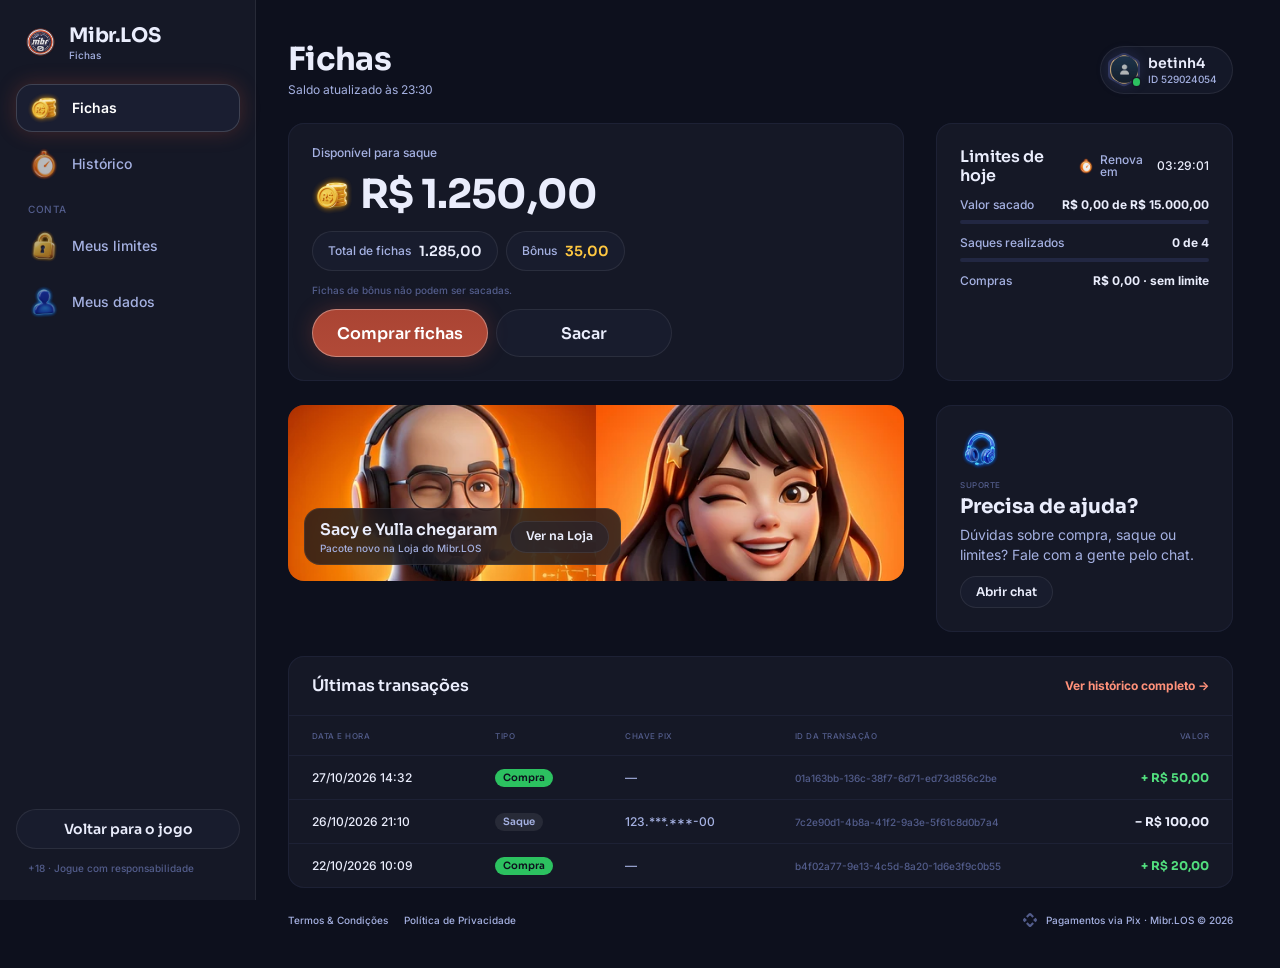
==== fichas/index.html @ 1e1b1706 "Mibr.LOS · protótipo navegável gerado a partir do EstrelaGames (cores e neutros da marca, selo, vers" ====
<!doctype html>
<html lang="pt-BR">
<head>
<meta charset="utf-8">
<meta name="viewport" content="width=device-width, initial-scale=1, viewport-fit=cover">
<meta name="robots" content="noindex, nofollow">
<meta name="theme-color" content="#0d101d">
<title>Fichas · Mibr.LOS</title>
<link rel="icon" href="../assets/ui/logo_icon.webp">
<link rel="preconnect" href="https://fonts.googleapis.com">
<link rel="preconnect" href="https://fonts.gstatic.com" crossorigin>
<link rel="stylesheet" href="https://fonts.googleapis.com/css2?family=Inter:wght@400;500;600;700&family=Sora:wght@600;700;800&display=swap">
<link rel="stylesheet" href="../css/tokens.css?v=20261027h">
<link rel="stylesheet" href="../css/ui.css?v=20261027h">
<link rel="stylesheet" href="fichas.css?v=20261027h">
</head>
<body>
<svg width="0" height="0" style="position:absolute" aria-hidden="true">
  <defs><clipPath id="hexclip" clipPathUnits="objectBoundingBox"><path id="hexpath" d=""/></clipPath></defs>
  <symbol id="i-chev-l-light" viewBox="0 0 320 512"><path d="M20.7 267.3c-6.2-6.2-6.2-16.4 0-22.6l192-192c6.2-6.2 16.4-6.2 22.6 0s6.2 16.4 0 22.6L54.6 256 235.3 436.7c6.2 6.2 6.2 16.4 0 22.6s-16.4 6.2-22.6 0l-192-192z"/></symbol>
  <symbol id="i-x" viewBox="0 0 384 512"><path d="M324.5 411.1c6.2 6.2 16.4 6.2 22.6 0s6.2-16.4 0-22.6L214.6 256 347.1 123.5c6.2-6.2 6.2-16.4 0-22.6s-16.4-6.2-22.6 0L192 233.4 59.5 100.9c-6.2-6.2-16.4-6.2-22.6 0s-6.2 16.4 0 22.6L169.4 256 36.9 388.5c-6.2 6.2-6.2 16.4 0 22.6s16.4 6.2 22.6 0L192 278.6 324.5 411.1z"/></symbol>
  <symbol id="i-check" viewBox="0 0 448 512"><path d="M438.6 105.4c12.5 12.5 12.5 32.8 0 45.3l-256 256c-12.5 12.5-32.8 12.5-45.3 0l-128-128c-12.5-12.5-12.5-32.8 0-45.3s32.8-12.5 45.3 0L160 338.7 393.4 105.4c12.5-12.5 32.8-12.5 45.3 0z"/></symbol>
  <symbol id="i-copy" viewBox="0 0 448 512"><path d="M208 0H332.1c12.7 0 24.9 5.1 33.9 14.1l67.9 67.9c9 9 14.1 21.2 14.1 33.9V336c0 26.5-21.5 48-48 48H208c-26.5 0-48-21.5-48-48V48c0-26.5 21.5-48 48-48zM48 128h80v64H64V448H256V416h64v48c0 26.5-21.5 48-48 48H48c-26.5 0-48-21.5-48-48V176c0-26.5 21.5-48 48-48z"/></symbol>
  <symbol id="i-pix" viewBox="0 0 24 24"><path d="M6.1 6.3 10.1 2.3a2.7 2.7 0 0 1 3.8 0l4 4-2.3 2.3-2.9-2.9a1 1 0 0 0-1.4 0L8.4 8.6 6.1 6.3zm11.8 11.4-4 4a2.7 2.7 0 0 1-3.8 0l-4-4 2.3-2.3 2.9 2.9a1 1 0 0 0 1.4 0l2.9-2.9 2.3 2.3zM2.3 10.1l1.6-1.6L7.4 12l-3.5 3.5-1.6-1.6a2.7 2.7 0 0 1 0-3.8zm19.4 0a2.7 2.7 0 0 1 0 3.8l-1.6 1.6-3.5-3.5 3.5-3.5 1.6 1.6z"/></symbol>
</svg>

<div class="fx">
  <aside class="side" id="side" aria-label="Menu"></aside>
  <div class="main">
    <header class="mtop" id="mtop"></header>
    <main class="page" id="page"></main>
    <footer class="foot" id="foot"></footer>
  </div>
</div>
<div class="veil" id="veil" hidden><section class="drawer" id="drawer" role="dialog" aria-modal="true"></section></div>
<div class="toast" id="toast"><span class="hint-pill" id="toastTxt"></span></div>

<script src="fichas.js?v=20261027h"></script>
</body>
</html>
---- css/tokens.css ----
/* Mibr.LOS · tokens do DS EstrelaGames (Rjx31bgpOt4m1U8DVKyWtd · modo Mibr.LOS), valores resolvidos 1:1 */
:root{
  color-scheme: dark;
  /* background */
  --bg-default:#0d101d; --bg-subtle:#151826; --bg-strong:#1d2135; --bg-raised:#222742; --bg-inset:#010101; --bg-highlight:#ffffff14; --bg-chrome:#151826; --bg-divider:#222742; --bg-band:#00000052;
  --bga-default-50:#0d101d80; --bga-default-75:#0d101dbf; --bga-subtle-50:#15182680; --bga-subtle-75:#151826bf;
  --bga-strong-25:#1d213540; --bga-strong-50:#1d213580; --bga-strong-75:#1d2135bf;
  --bga-secondary-16:#ff917a29; --bga-secondary-32:#ff917a52; --bga-accent-12:#ffc8411f;
  /* border */
  --border-muted:#ffffff14; --border-default:#1d2135; --border-strong:#2f365d; --border-focus:#aa4433;
  --border-hl-top:#ffffff29; --border-gold-top:#fdd3cae5; --border-gold-bottom:#aa44335c;
  /* text */
  --text-default:#eaedfc; --text-muted:#a5b1e2; --text-link:#ff917a; --text-subtle:#535d8c; --text-disabled:#3b4370;
  --text-brand:#ff917a; --text-success:#52de7e; --text-error:#ff6b6e; --text-prize:#ffc841;
  --text-on-color:#ffffff; --text-on-color-muted:#ffffffd9; --text-on-color-subtle:#ffffffb2; --text-on-light:#0d101d;
  /* system */
  --sys-info:#d0361d; --sys-success:#2cc160; --sys-success-strong:#8cf0a9; --sys-warning:#ffbe2e; --sys-error:#ef4452;
  --sysa-success-25:#2cc16040; --sysa-error-25:#ef445240; --sysa-info-25:#3b74f540;
  --notification-error:#ef4452;
  /* effects */
  --hl-subtle:#ffffff29; --hl:#ffffff52; --hl-strong:#ffffff7a;
  --shadow-faint:#0000001f; --shadow-subtle:#0000003d; --shadow:#00000066; --shadow-strong:#00000080;
  --glow-info:#aa443352; --glow-accent:#ffbe2e52; --glow-success:#52de7ea3; --glow-gold:#ff917a52; --glow-blue:#ff917a; --glow-red:#ff6b6e;
  /* surfaces */
  --surface-card-top:#151826; --surface-card-bottom:#0d101d; --surface-elevated-top:#222742; --surface-elevated-bottom:#151826;
  /* buttons */
  --btn-primary-top:#aa4433; --btn-primary-bg:#b14a38; --btn-secondary-border:#d0361d;
  --btn-disabled-top:#222742; --btn-disabled-bg:#222742; --btn-disabled-text:#3b4370;
  /* tabs */
  --tab-default-text:#a5b1e2; --tab-container:#1d2135; --input-border:#1d2135;
  --tab-padrao:#aa4433; --tab-padrao-tint:#aa44333d; --tab-rosa:#e93d82; --tab-rosa-tint:#e93d823d;
  /* games */
  --game-truco:#e5484d; --game-paulista:#3b74f5; --game-cacheta:#8752f2; --game-tranca:#2cc160; --game-buraco:#1f9a4a;
  --game-poker:#0fa968; --game-sinuca:#2fa35a; --game-todos:#d0361d; --game-domino:#14b8a6; --game-dama:#f76b15; --game-xadrez:#5b6cff;
  --game-paulista-tint:#3b74f53d; --game-truco-tint:#e5484d3d; --game-cacheta-tint:#8752f23d; --game-buraco-tint:#1f9a4a3d;
  /* crew */
  --crew-engenheiro:#4fb3ff; --crew-comandante:#f5c542; --crew-piloto:#ff5a36; --crew-navegador:#e86bff; --crew-explorador:#4dffb8;
  --crew-bar:#ff9f43; --crew-reis:#34d399; --crew-nobru:#3d8bff; --crew-inhui:#ff4fb0;
  /* stake / table */
  --stake-padrao-top:#70281b; --stake-padrao-bottom:#39150f; --stake-iniciante-top:#1f9a4a; --stake-iniciante-bottom:#1f502c;
  --table-card-top:#1f5a4a; --table-card-bottom:#0f2e2a; --table-stake:#ffc841;
  --plus-bg:#52de7e; --plus-icon:#0d101d;
  /* cards */
  --card-face:#ffffff; --card-border:#9ea2a4; --suit-red:#c72c3d; --suit-black:#141922; --back-top:#89382a; --back-bottom:#4f130a;
  /* seat timer */
  --seat-timer-track:#ffffff1f; --seat-timer:#d0361d;
  /* type */
  --f-display:"Sora", "Inter", system-ui, sans-serif;
  --f-ui:"Inter", system-ui, -apple-system, sans-serif;
  --f-call:"Industry", "Sora", sans-serif;
  /* marca · Mibr.LOS (sobrescreve) */
  --back-top:#70281b; --back-bottom:#151826; --btn-primary-text:#ffffff; --crew-nobru:#D0361D; --crew-inhui:#D0361D; --crew-yulla:#FF917A;
}
/* estilos de texto do DS */
.t-d3xl{font:700 64px/1.2 var(--f-display);letter-spacing:-.02em}
.t-d2xl{font:700 48px/1.2 var(--f-display);letter-spacing:-.02em}
.t-dxl{font:700 40px/1.2 var(--f-display);letter-spacing:-.02em}
.t-dl{font:700 32px/1.2 var(--f-display);letter-spacing:-.02em}
.t-dm{font:700 24px/1.2 var(--f-display);letter-spacing:-.01em}
.t-ds{font:700 20px/1.2 var(--f-display);letter-spacing:-.01em}
.t-dxs{font:600 16px/1.2 var(--f-display)}
.t-d2xs{font:600 14px/1.2 var(--f-display)}
.t-d3xs{font:600 12px/1.2 var(--f-display)}
.t-hm{font:700 20px/1.2 var(--f-ui)}
.t-ll{font:500 16px/1 var(--f-ui)} .t-lm{font:500 14px/1 var(--f-ui)} .t-ls{font:500 12px/1 var(--f-ui)} .t-lxs{font:500 10px/1 var(--f-ui)} .t-l2xs{font:500 8px/1 var(--f-ui)}
.t-link{font:700 12px/1.5 var(--f-ui)}
.t-p2xl{font:400 20px/1.5 var(--f-ui)} .t-pm{font:400 14px/1.5 var(--f-ui)} .t-ps{font:400 12px/1.5 var(--f-ui)}
---- css/ui.css ----
/* EstrelaGames · base + componentes do DS (Apple Gamer Style · Glass). Medidas 1:1 com o Figma (frame 375). */
*{box-sizing:border-box}
html,body{height:100%;margin:0}
body{background:#05080c;color:var(--text-default);font-family:var(--f-ui);-webkit-font-smoothing:antialiased;overflow:hidden;-webkit-text-size-adjust:100%}
button{font:inherit;color:inherit;border:0;background:none;padding:0;margin:0;cursor:pointer;-webkit-tap-highlight-color:transparent;text-align:inherit}
button:focus-visible,[role="button"]:focus-visible{outline:2px solid var(--border-focus);outline-offset:2px}
/* cards clicáveis são div[role=button]: o WebKit (iPhone) não estica os filhos de um <button> com flex */
[role="button"]{cursor:pointer;-webkit-tap-highlight-color:transparent;-webkit-user-select:none;user-select:none;outline:0}
input{font:inherit;color:inherit;border:0;background:none;outline:0;padding:0;margin:0;min-width:0}
img,video{display:block;max-width:100%;user-select:none;-webkit-user-drag:none}
svg{display:block}
[hidden]{display:none!important}
.ic{flex:none;object-fit:contain;pointer-events:none}

/* ---------- aparelho ---------- */
.stage-wrap{position:fixed;inset:0;display:flex;align-items:center;justify-content:center}
.phone{position:relative;width:375px;height:812px;background:var(--bg-subtle);overflow:hidden;border-radius:48px;box-shadow:0 0 0 10px #0c1016,0 0 0 11px #2a3340,0 40px 80px rgba(0,0,0,.6);transform-origin:center;display:flex;flex-direction:column}
.status{position:relative;flex:none;height:44px;display:flex;align-items:center;justify-content:space-between;padding:0 26px 0 32px;font:600 15px/1 var(--f-ui);background:var(--bg-subtle);z-index:60;pointer-events:none}
.status .island{position:absolute;left:50%;top:10px;width:118px;height:32px;margin-left:-59px;border-radius:20px;background:#000}
.status .icons{display:flex;gap:6px;align-items:center}
.app{position:relative;flex:1;min-height:0;overflow:hidden}
@media (max-width:520px){
  .phone{width:100vw;height:100vh;height:100dvh;border-radius:0;box-shadow:none;transform:none!important}
  .status{display:none}
  .app{padding-top:env(safe-area-inset-top,0px)}
}
.scr{position:absolute;inset:0;display:flex;flex-direction:column;background:var(--bg-subtle);overflow:hidden}
.app>.scr{top:env(safe-area-inset-top,0px)}
@media (min-width:521px){.app>.scr{top:0}}
.scroll{flex:1;min-height:0;overflow-y:auto;overflow-x:hidden;-webkit-overflow-scrolling:touch;scrollbar-width:none;overscroll-behavior:contain}
.scroll::-webkit-scrollbar,.hscroll::-webkit-scrollbar{display:none}
/* linha com rolagem lateral: sem clip, sangra até a borda da tela (regra Oct 26) */
.hscroll{display:flex;overflow-x:auto;overflow-y:visible;scrollbar-width:none;margin:0 -8px;padding:0 8px;scroll-padding:0 8px;-webkit-overflow-scrolling:touch}

/* ---------- ícones 3D ---------- */
.i16{width:16px;height:16px}.i20{width:20px;height:20px}.i24{width:24px;height:24px}.i28{width:28px;height:28px}.i32{width:32px;height:32px}.i36{width:36px;height:36px}.i40{width:40px;height:40px}.i48{width:48px;height:48px}

/* ---------- header-game (Mobile · Glass) ---------- */
.hdr{position:relative;flex:none;height:64px;display:flex;align-items:center;gap:4px;padding:8px 12px;background:var(--bg-subtle);overflow:hidden;z-index:20}
.hdr::before{content:"";position:absolute;left:48px;top:-70px;width:280px;height:140px;border-radius:50%;background:var(--glow-blue);filter:blur(60px);opacity:.15;pointer-events:none}
.hdr .side{position:relative;flex:1;min-width:0;display:flex;align-items:center;gap:4px}
.hdr .logo{width:24px;height:36px;display:grid;place-items:center;flex:none}
.hdr .logo img{width:25px;height:24px}
.cpill{flex:1;min-width:0;height:34px;display:flex;align-items:center;gap:2px;padding:4px;border-radius:999px;background:linear-gradient(90deg,#52de7e1a,#1d213506),var(--bga-strong-50);box-shadow:inset 0 0 0 1px var(--border-muted);overflow:hidden}
.cpill.bonus{padding:4px 8px 4px 4px;background:linear-gradient(90deg,#1d213506,#ffc8411a),var(--bga-strong-50)}
.cpill .ic{width:24px;height:24px}
.cpill .t{flex:1;min-width:0;display:flex;flex-direction:column;gap:2px;text-align:left}
.cpill .t small{font:500 8px/1 var(--f-ui);color:var(--text-muted)}
.cpill .t b{font:700 12px/10px var(--f-ui);color:var(--text-default);white-space:nowrap;overflow:hidden;text-overflow:ellipsis}
.cpill.bonus .t b{color:var(--text-prize)}
.cpill .plus{width:20px;height:20px;border-radius:10px;background:var(--plus-bg);display:grid;place-items:center;flex:none}
.cpill .plus svg{width:12px;height:12px;fill:var(--plus-icon)}
.hbell{position:relative;width:36px;height:36px;border-radius:18px;background:var(--bga-strong-50);box-shadow:inset 0 0 0 1px var(--border-muted);display:grid;place-items:center;flex:none}
.hbell .ic{width:28px;height:28px}
.hbell i{position:absolute;left:28px;top:0;width:8px;height:8px;border-radius:50%;background:var(--notification-error)}
.hbell i[hidden]{display:none}

/* ---------- header-avatar (hexágono com borda da tripulação) ---------- */
.hav{position:relative;display:inline-block;flex:none;width:var(--w,44px);height:var(--h,48px)}
.hav .gl{position:absolute;left:-4.5%;top:0;width:109%;aspect-ratio:1;border-radius:50%;background:var(--cc);filter:blur(calc(var(--w,44px) * .16));opacity:.45;pointer-events:none}
.hav .hx{position:absolute;inset:0;-webkit-clip-path:url(#hexclip);clip-path:url(#hexclip);background:var(--cc)}
.hav .hx img{position:absolute;inset:2px;width:calc(100% - 4px);height:calc(100% - 4px);object-fit:cover;object-position:center top;-webkit-clip-path:url(#hexclip);clip-path:url(#hexclip);background:var(--bg-raised)}
.hav .on{position:absolute;left:77%;top:75%;width:23%;aspect-ratio:1;border-radius:50%;background:var(--sys-success);box-shadow:0 0 0 1.5px var(--bg-subtle)}
.hav.xs{--w:24px;--h:26px}.hav.s{--w:32px;--h:35px}.hav.m{--w:44px;--h:48px}.hav.l{--w:56px;--h:60px}
.hav.xs .hx img,.hav.s .hx img{inset:1.5px;width:calc(100% - 3px);height:calc(100% - 3px)}
.hav.empty{height:var(--w)}
.hav.empty .av0{position:absolute;inset:4.5%;width:91%;height:91%}
.hav.empty .add{position:absolute;left:63.6%;top:63.6%;width:27.3%;height:27.3%;border-radius:50%;background:var(--plus-bg);box-shadow:0 0 0 1.2px var(--bg-subtle);display:grid;place-items:center}
.hav.empty .add svg{width:58%;height:58%;fill:var(--plus-icon)}

/* ---------- avatar circular (avatar-estrela-games) ---------- */
.av{position:relative;display:inline-block;vertical-align:middle;flex:none;width:var(--s,48px);height:var(--s,48px);border-radius:50%;background:linear-gradient(180deg,var(--surface-elevated-top),var(--surface-elevated-bottom));box-shadow:inset 0 0 0 var(--bw,2px) #ffffff29}
.av img{position:absolute;inset:var(--bw,2px);width:calc(100% - 2*var(--bw,2px));height:calc(100% - 2*var(--bw,2px));border-radius:50%;object-fit:cover;object-position:center top}
.av.s{--s:32px;--bw:1px}.av.m{--s:48px;--bw:2px}.av.l{--s:80px;--bw:3px}.av.xl{--s:120px;--bw:4px}
.av .lvl{position:absolute;left:50%;bottom:-4px;transform:translateX(-50%);padding:1px 6px;border-radius:999px;background:var(--bg-raised);box-shadow:0 0 0 2px var(--bg-default);font:600 12px/14px var(--f-display);white-space:nowrap}
.av.empty .ph{position:absolute;inset:25%;width:50%;height:50%;fill:#ffffff52}
.av .addb{position:absolute;left:63.3%;top:63.3%;width:36.7%;height:36.7%;border-radius:50%;background:var(--plus-bg);display:grid;place-items:center;box-shadow:0 0 0 3px var(--bg-subtle)}
.av .addb svg{width:50%;height:50%;fill:#fff}

/* ---------- navbar-glass ---------- */
.nav{position:absolute;left:16px;right:16px;bottom:calc(12px + env(safe-area-inset-bottom,0px));height:64px;display:flex;align-items:stretch;padding:4px;border-radius:24px;background:var(--bga-strong-75);box-shadow:inset 0 0 0 1px var(--border-muted);-webkit-backdrop-filter:blur(24px);backdrop-filter:blur(24px);z-index:30}
.nav>button{position:relative;flex:1;min-width:0;display:flex;flex-direction:column;align-items:center;justify-content:center;border-radius:20px}
.nav>button .ic{width:32px;height:32px;opacity:.75}
.nav>button>span{font:500 10px/1 var(--f-ui);color:var(--text-subtle);white-space:nowrap}
.nav>button.on{flex:none;width:104px;justify-content:flex-end;gap:2px;padding-bottom:6px;background:var(--bga-secondary-16);box-shadow:inset 0 0 0 1px var(--hl-subtle),0 0 20px var(--glow-info)}
.nav>button.on .ic{position:absolute;left:28px;top:-14px;width:48px;height:48px;opacity:1}
.nav>button.on .lr{width:100%;display:flex;align-items:center;justify-content:space-between;padding:0 8px}
.nav>button.on .lr span{font:500 10px/1 var(--f-ui);color:var(--text-on-color)}
.nav .lr i{width:16px;height:16px;display:grid;place-items:center}
.nav .lr svg{width:10px;height:16px;fill:var(--text-on-color)}

/* ---------- game-block ---------- */
.gb{position:relative;flex:none;width:72px;height:64px;border-radius:16px;display:flex;flex-direction:column;align-items:center;justify-content:center;padding:4px 0;background:var(--tab-container);box-shadow:inset 0 0 0 1px var(--hl);font:500 10px/1 var(--f-ui);color:var(--text-on-color);white-space:nowrap}
.gb .ic{width:40px;height:40px}
.gb.on{justify-content:flex-end;padding:0 0 6px;background:var(--gc);box-shadow:0 4px 12px var(--gs,transparent)}
.gb.on .ic{position:absolute;left:50%;top:-12px;width:60px;height:60px;margin-left:-30px}
.gb .lk{position:absolute;right:4px;top:4px;width:14px;height:14px;opacity:.8}
.gb.on .lk{display:none}
.games-row{gap:8px;padding-top:12px;margin-top:-12px}
.games-row .gb{width:72px}

/* ---------- tabs ---------- */
.tabs{display:flex;gap:2px;height:44px;padding:4px;border-radius:12px;background:var(--bg-raised);box-shadow:inset 0 0 0 1px var(--input-border)}
.tabs>button{position:relative;flex:1;min-width:0;height:34px;border-radius:8px;display:flex;align-items:center;justify-content:center;padding:8px 16px;font:500 12px/1 var(--f-ui);color:var(--tab-default-text);white-space:nowrap}
.tabs>button.on{background:var(--tc-tint);font:700 12px/18px var(--f-ui);color:var(--text-default)}
.tabs>button.on::after{content:"";position:absolute;left:50%;bottom:0;width:24px;height:3px;margin-left:-12px;border-radius:2px;background:var(--tc);box-shadow:0 0 8px var(--tc)}
.tabs>button .lk{font:500 9px/1 var(--f-ui);margin-left:4px;opacity:.7}
.tabs{--tc:var(--tab-padrao);--tc-tint:var(--tab-padrao-tint)}
.tabs.t-azul{--tc:var(--game-paulista);--tc-tint:var(--game-paulista-tint)}
.tabs.t-vermelha{--tc:var(--game-truco);--tc-tint:var(--game-truco-tint)}
.tabs.t-roxa{--tc:var(--game-cacheta);--tc-tint:var(--game-cacheta-tint)}
.tabs.t-verde{--tc:var(--game-buraco);--tc-tint:var(--game-buraco-tint)}
.tabs.t-rosa{--tc:var(--tab-rosa);--tc-tint:var(--tab-rosa-tint)}

/* ---------- button-glass ---------- */
.btn{display:inline-flex;align-items:center;justify-content:center;gap:8px;white-space:nowrap;transition:transform .12s,filter .12s;flex:none}
.btn:active{transform:scale(.97)}
.btn.l{height:48px;padding:0 24px;border-radius:24px;font:600 16px/1.2 var(--f-display)}
.btn.m{height:40px;padding:0 20px;border-radius:20px;font:600 14px/1.2 var(--f-display)}
.btn.s{height:32px;padding:0 16px;border-radius:16px;font:600 12px/1.2 var(--f-display)}
.btn.xl{height:56px;padding:0 24px;border-radius:28px;font:600 16px/1.2 var(--f-display)}
.btn.m44{height:44px;border-radius:22px}
.btn.pri{background:linear-gradient(180deg,var(--btn-primary-top),var(--btn-primary-bg));box-shadow:inset 0 0 0 1px var(--hl),0 0 20px var(--glow-info);color:var(--btn-primary-text)}
.btn.sec{background:var(--bga-strong-50);box-shadow:inset 0 0 0 1px var(--border-muted);color:var(--text-default)}
.btn:disabled,.btn.dis{background:var(--btn-disabled-bg);box-shadow:none;color:var(--btn-disabled-text);pointer-events:none}
.btn.danger-txt{background:none;box-shadow:none;color:var(--text-error);font:500 14px/1 var(--f-ui)}
.btn.fill{flex:1;min-width:0}
.btn.wide{width:100%}
.btn .ic{width:20px;height:20px}

/* ---------- button-icon ---------- */
.bicon{width:40px;height:40px;border-radius:20px;display:grid;place-items:center;flex:none;background:var(--bga-strong-50);box-shadow:inset 0 0 0 1px var(--border-muted)}
.bicon .ic{width:24px;height:24px}
.bicon.s{width:32px;height:32px;border-radius:16px}.bicon.s .ic{width:20px;height:20px}
.bicon svg{width:14px;height:14px;fill:var(--text-default)}
.bicon.s28{width:28px;height:28px;border-radius:14px}.bicon.s28 svg{width:16px;height:16px}

/* ---------- tag ---------- */
.tag{display:inline-flex;align-items:center;gap:4px;padding:2px 8px;border-radius:999px;font:600 12px/14px var(--f-display);white-space:nowrap;flex:none}
.tag.neutral{background:#ffffff14;color:var(--text-muted)}
.tag.gold{background:#ff917a29;color:var(--text-brand);box-shadow:inset 0 0 0 1px #fdd3ca8c}
.tag.success{background:var(--sys-success);color:var(--bg-default)}
.tag.danger{background:var(--sys-error);color:var(--text-default)}
.tag.info{background:var(--sys-info);color:var(--text-default)}
.tag.live{background:var(--sys-error);color:var(--text-default)}
.tag.beginner{background:var(--game-buraco);color:var(--text-default)}

/* ---------- section-title ---------- */
.stitle{display:flex;align-items:center;justify-content:space-between;gap:16px}
.stitle .tx{flex:1;min-width:0;display:flex;flex-direction:column;gap:2px}
.stitle b{font:700 20px/1.2 var(--f-display);letter-spacing:-.01em}
.stitle small{font:500 12px/1 var(--f-ui);color:var(--text-muted)}
.trow{display:flex;align-items:center;justify-content:space-between;gap:8px}
.trow b{font:600 14px/1.2 var(--f-display)}
.trow small{font:500 10px/1 var(--f-ui);color:var(--text-subtle)}

/* ---------- page-top ---------- */
.ptop{flex:none;display:flex;align-items:center;justify-content:space-between;gap:8px;padding:8px;min-height:45px}
.ptop .l{display:flex;align-items:center;gap:8px;min-width:0}
.ptop .back{width:28px;height:28px;border-radius:14px;display:grid;place-items:center;background:var(--bga-strong-50);box-shadow:inset 0 0 0 1px var(--border-muted);flex:none}
.ptop .back svg{width:10px;height:16px;fill:var(--text-default)}
.ptop .tx{display:flex;flex-direction:column;min-width:0}
.ptop .tx b{font:600 16px/1.2 var(--f-display);white-space:nowrap;overflow:hidden;text-overflow:ellipsis}
.ptop .tx small{display:flex;align-items:center;gap:4px;font:500 10px/1 var(--f-ui);color:var(--text-muted)}
.ptop .tx small i{width:6px;height:6px;border-radius:50%;background:var(--sys-success)}

/* ---------- input-search / input ---------- */
.search{display:flex;align-items:center;gap:8px;height:40px;padding:0 16px 0 12px;border-radius:20px;background:var(--bga-strong-50);box-shadow:inset 0 0 0 1px var(--border-muted)}
.search svg{width:16px;height:16px;fill:var(--text-muted);flex:none}
.search input{flex:1;font:500 12px/1 var(--f-ui);color:var(--text-default)}
.search input::placeholder{color:var(--text-muted)}
.field{display:flex;flex-direction:column;gap:8px}
.field>label{font:500 14px/1 var(--f-ui);color:var(--text-default)}
.field .box{display:flex;align-items:center;gap:8px;height:40px;padding:8px 12px;border-radius:12px;background:var(--bga-strong-50);box-shadow:inset 0 0 0 1px var(--border-muted)}
.field .box:focus-within{box-shadow:inset 0 0 0 1px var(--border-focus)}
.field .box input{flex:1;font:400 14px/1.5 var(--f-ui);color:var(--text-default)}
.field .box input::placeholder{color:var(--text-disabled)}
.field .box button svg{width:20px;height:20px;fill:var(--text-muted)}

/* ---------- otp ---------- */
.otp{display:flex;gap:8px;justify-content:center}
.otp .bx{width:48px;height:56px;border-radius:12px;background:#ffffff14;display:grid;place-items:center;font:700 24px/1.2 var(--f-display);color:var(--text-default);box-shadow:inset 0 0 0 1px var(--border-muted)}
.otp .bx.act{background:#ffffff1f;box-shadow:inset 0 0 0 2px var(--border-focus),0 0 12px var(--glow-info)}
.otp .bx.act::after{content:"";width:2px;height:24px;background:var(--border-focus);animation:blink 1s steps(1) infinite}
@keyframes blink{50%{opacity:0}}
.otp-in{position:absolute;opacity:0;pointer-events:none;width:1px;height:1px}

/* ---------- progress ---------- */
.prog{height:4px;border-radius:999px;background:#ffffff1f;overflow:hidden;flex:1}
.prog i{display:block;height:100%;border-radius:inherit;background:var(--tab-padrao);transition:width .3s}

/* ---------- stake-pill ---------- */
.stakes{position:relative;height:128px;overflow:hidden;margin:0 -8px}
.stakes .track{position:absolute;top:8px;left:50%;transform:translateX(-50%);display:flex;align-items:center;gap:8px;height:112px}
.sp{position:relative;flex:none;display:flex;flex-direction:column;border-radius:16px;padding:4px 4px 0;background:linear-gradient(180deg,var(--surface-elevated-top),var(--surface-card-bottom));box-shadow:inset 0 0 0 1px #ffffff29,0 16px 40px var(--shadow);transition:width .25s,height .25s}
.sp .st{position:relative;flex:1;align-self:stretch;border-radius:12px;display:flex;flex-direction:column;align-items:center;justify-content:center;gap:4px;background:linear-gradient(180deg,var(--stake-padrao-top),var(--stake-padrao-bottom));box-shadow:inset 0 0 0 1px var(--hl-subtle),inset 0 2px 8px var(--shadow)}
.sp .v{display:flex;align-items:center;gap:4px;font:600 14px/1.2 var(--f-display);white-space:nowrap}
.sp .v .ic{width:14px;height:14px}
.sp .q{position:absolute;top:4px;right:4px;display:flex;align-items:center;gap:3px;padding:2px 5px;border-radius:8px;background:var(--bga-strong-50);font:500 8px/1 var(--f-ui);white-space:nowrap}
.sp .q::before{content:"";width:5px;height:5px;border-radius:50%;background:var(--sys-success)}
.sp .tg{padding:2px 6px;border-radius:6px;background:var(--bga-strong-50);font:500 8px/1 var(--f-ui);color:var(--text-success)}
.sp .ft{flex:none;display:flex;align-items:center;justify-content:center;gap:3px;padding:4px 0 5px;white-space:nowrap}
.sp .ft small{font:500 8px/1 var(--f-ui);color:var(--text-muted)}
.sp .ft b{font:500 8px/1 var(--f-ui)}
.sp.ini .st{background:linear-gradient(180deg,var(--stake-iniciante-top),var(--stake-iniciante-bottom))}
.sp.S{width:68px;height:68px;padding:4px}
.sp.S .q,.sp.S .ft,.sp.S .tg{display:none}
.sp.M{width:88px;height:88px}
.sp.M .v{font:600 16px/1.2 var(--f-display)} .sp.M .v .ic{width:18px;height:18px}
.sp.L{width:112px;height:112px}
.sp.L .v{font:700 20px/1.2 var(--f-display);letter-spacing:-.01em} .sp.L .v .ic{width:24px;height:24px}
.sp.L .ft b{font:500 10px/1 var(--f-ui)}
.sp.on{box-shadow:inset 0 0 0 2px var(--btn-secondary-border),0 0 20px var(--glow-info)}
.sp.on .st{background:linear-gradient(180deg,var(--btn-primary-top),var(--btn-primary-bg))}
.sp.on.ini .st{background:linear-gradient(180deg,var(--stake-iniciante-top),var(--stake-iniciante-bottom))}
.stake-grid{display:grid;grid-template-columns:repeat(3,minmax(0,1fr));gap:12px}
.stake-grid .sp{width:auto;height:88px}

/* ---------- table-glass (mesa aberta) ---------- */
.tg-row{display:grid;grid-template-columns:repeat(2,minmax(0,1fr));gap:16px 8px}
.tgl{position:relative;height:92px;border-radius:46px;padding:4px;display:flex;background:linear-gradient(180deg,var(--surface-elevated-top),var(--surface-card-bottom));box-shadow:inset 0 0 0 1px #ffffff29,0 16px 40px var(--shadow);text-align:left}
.tgl .felt{flex:1;align-self:stretch;min-width:0;display:flex;align-items:center;padding:10px 12px 6px 70px;border-radius:41px;background:linear-gradient(180deg,var(--table-card-top),var(--table-card-bottom));box-shadow:inset 0 0 0 1px var(--hl-subtle),inset 0 2px 8px var(--shadow)}
.tgl .vals{display:flex;flex-direction:column;gap:4px;min-width:0}
.tgl .vals b{font:600 14px/1.2 var(--f-display);color:var(--table-stake);white-space:nowrap}
.tgl .vals small{font:500 10px/1 var(--f-ui);color:#ffffffb2;white-space:nowrap}
.tgl .seats{display:flex;align-items:center;gap:2px;height:20px}
.tgl .seats .pl{display:flex}
.tgl .seats .pl span{width:20px;height:20px;border-radius:10px;overflow:hidden;background:var(--cc);margin-right:-6px;box-shadow:0 0 0 1px var(--table-card-bottom)}
.tgl .seats .pl span img{width:100%;height:100%;object-fit:cover;object-position:center top}
.tgl .seats em{font:600 12px/14px var(--f-display);font-style:normal;margin-left:8px}
.tgl .tab{position:absolute;left:50%;top:-8px;transform:translateX(-50%);padding:2px 8px;border-radius:8px;background:var(--surface-elevated-top);box-shadow:inset 0 0 0 1px var(--border-muted);font:500 10px/12px var(--f-ui);color:var(--text-subtle);white-space:nowrap}
.tgl .deck{position:absolute;left:14px;top:25px;width:52px;height:52px}
.tgl.locked .felt>*{opacity:.55}
.tgl.pool{border-radius:16px}
.tgl.pool .felt{border-radius:12px;position:relative;overflow:hidden;background:linear-gradient(180deg,#2fa35a,#145c32)}
.tgl.pool .felt::before{content:"";position:absolute;left:30%;top:0;bottom:0;border-left:1px solid #ffffff29}
.tgl.pool .pk{position:absolute;width:10px;height:10px;border-radius:50%;background:#000000b2;box-shadow:inset 0 0 0 1px #ffffff1f}

/* ---------- action-tile ---------- */
.atile{width:80px;height:64px;border-radius:16px;display:flex;flex-direction:column;align-items:center;justify-content:center;background:var(--bga-strong-50);box-shadow:inset 0 0 0 1px var(--border-muted);font:600 14px/1.2 var(--f-display);flex:none}
.atile .ic{width:28px;height:28px}

/* ---------- bottom sheet (sheet glass) ---------- */
.veil{position:absolute;inset:0;z-index:50;background:var(--bga-default-75);display:flex;align-items:flex-end;animation:fade .2s both}
.bsheet{position:relative;width:100%;max-height:calc(100% - 24px);display:flex;flex-direction:column;align-items:stretch;gap:12px;padding:8px 12px calc(24px + env(safe-area-inset-bottom,0px));border-radius:24px 24px 0 0;background:var(--bg-subtle);box-shadow:inset 0 1px 0 var(--hl-subtle),0 16px 40px var(--shadow);animation:up .28s cubic-bezier(.2,.9,.3,1) both;overflow:hidden}
.bsheet.g16{gap:16px}
.bsheet .handle{width:36px;height:4px;border-radius:2px;background:var(--border-muted);align-self:center;flex:none}
.bsheet .scroll{margin:0 -12px;padding:0 12px}
.sh-h{display:flex;align-items:center;gap:12px;flex:none}
.sh-h>.ic{width:36px;height:36px}
.sh-h .tx{flex:1;min-width:0;display:flex;flex-direction:column;gap:2px}
.sh-h .tx b{font:600 16px/1.2 var(--f-display)}
.sh-h .tx small{font:500 10px/1.2 var(--f-ui);color:var(--text-subtle)}
.sh-h .tx small.ok{display:flex;align-items:center;gap:6px;color:var(--sys-success)}
.sh-h .tx small.ok::before{content:"";width:8px;height:8px;border-radius:50%;background:var(--sys-success)}
.xbtn{width:32px;height:32px;border-radius:16px;display:grid;place-items:center;background:var(--bga-strong-50);box-shadow:inset 0 0 0 1px var(--border-muted);flex:none}
.xbtn svg{width:14px;height:14px;fill:var(--text-default)}
@keyframes up{from{transform:translateY(100%)}to{transform:none}}
@keyframes fade{from{opacity:0}}
@keyframes pop{from{transform:scale(.3);opacity:0}}

/* ---------- hint (pílula) / toast ---------- */
.hint-pill{display:inline-flex;align-items:center;gap:4px;padding:4px 12px;border-radius:999px;background:var(--bga-strong-75);box-shadow:inset 0 0 0 1px var(--hl-subtle);font:500 10px/1.2 var(--f-ui);color:var(--text-default);white-space:nowrap;-webkit-backdrop-filter:blur(12px);backdrop-filter:blur(12px)}
.toast{position:absolute;left:50%;top:72px;transform:translate(-50%,-8px);opacity:0;transition:opacity .2s,transform .2s;z-index:90;pointer-events:none;max-width:calc(100% - 32px)}
.toast .hint-pill{font-size:11px;padding:6px 14px;white-space:normal;text-align:center}
.toast.show{opacity:1;transform:translate(-50%,0)}

/* ---------- list / cells ---------- */
.cell{display:flex;flex-direction:column;gap:2px;padding:8px;border-radius:12px;background:var(--bga-strong-50);box-shadow:inset 0 0 0 1px var(--border-muted);min-width:0;flex:1}
.cell small{font:500 10px/1 var(--f-ui);color:var(--text-subtle)}
.cell b{font:600 14px/1.2 var(--f-display);white-space:nowrap}
.card-raised{border-radius:16px;background:var(--bg-raised)}
.muted{color:var(--text-muted)}.subtle{color:var(--text-subtle)}.prize{color:var(--text-prize)}.ok{color:var(--text-success)}.err{color:var(--text-error)}

@media (prefers-reduced-motion: reduce){*,*::before,*::after{animation-duration:.01ms!important;animation-iteration-count:1!important;transition-duration:.01ms!important}}
---- fichas/fichas.css ----
/* Mibr.LOS · Fichas (página fora do app). Usa os tokens e componentes do app (../css/tokens.css + ui.css: .btn, .tabs, .tag, .field, .xbtn, .hav, .toast).
   Celular (Figma W01–W09, 375): header + abas + cartões empilhados, comprar/sacar em tela cheia.
   Computador ≥ 1024 (Figma DW01–DW09, 1920): menu 256 à esquerda, conteúdo 1312 (grade 864 + 416, gap 32), comprar/sacar num drawer de 480. */
html,body{height:auto;min-height:100%}
html{scrollbar-gutter:stable}
body{overflow:auto;background:var(--bg-default)}
body.lock{overflow:hidden}
a{color:inherit;text-decoration:none}
.od{display:none}
.fx{min-height:100vh;display:flex}
.main{flex:1;min-width:0;display:flex;flex-direction:column}
.ic{width:24px;height:24px}

/* ---------- celular: header + abas ---------- */
.side{display:none}
.mtop{position:sticky;top:0;z-index:20;display:flex;flex-direction:column;background:var(--bg-default);padding-top:env(safe-area-inset-top,0px)}
.mtop .row{display:flex;align-items:center;gap:12px;height:60px;padding:0 16px 0 12px;box-shadow:inset 0 -1px 0 var(--border-muted)}
.bk{width:32px;height:32px;border-radius:16px;display:grid;place-items:center;flex:none;background:var(--bga-strong-50);box-shadow:inset 0 0 0 1px var(--border-muted)}
.bk svg{width:10px;height:16px;fill:var(--text-brand)}
.brand{flex:1;min-width:0;display:flex;align-items:center;gap:12px}
.brand img{width:33px;height:32px}
.brand span{display:flex;flex-direction:column;gap:2px}
.brand b{font:700 20px/1.2 var(--f-display);letter-spacing:-.01em}
.brand small{font:500 10px/1 var(--f-ui);color:var(--text-muted)}
.mtop .tabs{margin:12px 12px 0}
.mtop .tabs>button{height:36px}

.page{display:flex;flex-direction:column;gap:12px;padding:12px 12px 0}
.ptitle{display:none}
.ptitle.mob{display:flex;padding:8px 4px 0}
.ptitle .tx{display:flex;flex-direction:column;gap:4px}
.ptitle h1{margin:0;font:700 20px/1.2 var(--f-display);letter-spacing:-.01em}
.ptitle .tx small{font:400 12px/1.4 var(--f-ui);color:var(--text-muted)}
.ptitle .r{display:none}

.card{display:flex;flex-direction:column;gap:16px;padding:16px;border-radius:16px;background:var(--bg-subtle);box-shadow:inset 0 0 0 1px var(--border-default)}
.grid,.col{display:flex;flex-direction:column;gap:12px}

/* saldo */
.bal{gap:12px}
.bal .lbl{font:500 12px/1 var(--f-ui);color:var(--text-muted)}
.amt{display:flex;align-items:center;gap:8px}
.amt .ic{width:32px;height:32px}
.amt b{font:700 32px/1.2 var(--f-display);letter-spacing:-.02em}
.chips{display:flex;flex-wrap:wrap;gap:8px}
.chip{display:inline-flex;align-items:center;gap:8px;height:40px;padding:0 16px;border-radius:20px;background:var(--bga-strong-50);box-shadow:inset 0 0 0 1px var(--border-muted)}
.chip small{font:500 12px/1 var(--f-ui);color:var(--text-muted)}
.chip b{font:600 14px/1.2 var(--f-display)}
.prize{color:var(--text-prize)}
.bal .bnote{font:500 10px/1.4 var(--f-ui);color:var(--text-subtle)}
.acts{display:grid;grid-template-columns:repeat(2,minmax(0,1fr));gap:8px}
.acts .btn{width:100%}

/* limites */
.lim{gap:12px}
.lh{display:flex;align-items:center;justify-content:space-between;gap:8px}
.lh>b{font:700 20px/1.2 var(--f-display);letter-spacing:-.01em}
.renew{display:flex;align-items:center;gap:6px}
.renew .ic{width:16px;height:16px}
.renew small{font:500 12px/1 var(--f-ui);color:var(--text-muted)}
.renew b{font:500 12px/1 var(--f-ui)}
.lrow{display:flex;align-items:center;justify-content:space-between;gap:8px;font:500 14px/1.2 var(--f-ui);color:var(--text-muted)}
.lrow b{font:700 14px/1.2 var(--f-ui);color:var(--text-default);text-align:right}
.lbar{display:block;height:4px;margin-top:-4px;border-radius:2px;background:var(--bg-raised);overflow:hidden}
.lbar i{display:block;height:100%;border-radius:2px;background:var(--tab-padrao)}

/* banner da Loja */
.banner{position:relative;height:168px;border-radius:16px;overflow:hidden;box-shadow:inset 0 0 0 1px var(--border-default)}
.banner>img{width:100%;height:100%;object-fit:cover;object-position:center 30%}
.banner .gl{position:absolute;left:12px;right:12px;bottom:12px;display:flex;align-items:center;gap:12px;padding:12px 12px 12px 16px;border-radius:16px;background:var(--bga-default-75);-webkit-backdrop-filter:blur(24px);backdrop-filter:blur(24px);box-shadow:inset 0 0 0 1px var(--border-muted)}
.banner .gl>span{flex:1;min-width:0;display:flex;flex-direction:column;gap:4px}
.banner .gl b{font:600 14px/1.2 var(--f-display);white-space:nowrap;overflow:hidden;text-overflow:ellipsis}
.banner .gl small{font:500 10px/1 var(--f-ui);color:var(--text-muted)}

/* suporte */
.help{flex-direction:row;align-items:center;gap:12px}
.help>.ic{width:40px;height:40px}
.help .tx{flex:1;min-width:0;display:flex;flex-direction:column;gap:2px}
.help .k{display:none}
.help .tx b{font:600 16px/1.2 var(--f-display)}
.help .tx>span{font:500 12px/1.3 var(--f-ui);color:var(--text-muted)}

/* transações */
.txs{padding:0;gap:0;overflow:hidden}
.th{display:flex;align-items:center;justify-content:space-between;padding:16px;box-shadow:inset 0 -1px 0 var(--border-default)}
.th b{font:600 16px/1.2 var(--f-display)}
.th a{font:700 12px/1.5 var(--f-ui);color:var(--text-link)}
.tbl{display:none}
.tlist{display:flex;flex-direction:column}
.trow{display:flex;align-items:center;justify-content:space-between;gap:12px;padding:16px;box-shadow:inset 0 -1px 0 var(--border-default)}
.trow:last-child{box-shadow:none}
.trow span{display:flex;flex-direction:column;gap:6px}
.trow .l{align-items:flex-start}
.trow .r{align-items:flex-end;text-align:right}
.trow small{font:500 12px/1 var(--f-ui);color:var(--text-muted)}
.trow .r small{font-size:10px;color:var(--text-subtle)}
.trow b{font:700 14px/1.2 var(--f-display)}
.ok{color:var(--text-success)!important}
.tag{font-size:12px;padding:3px 10px}

/* histórico: no celular cada bloco é um cartão */
.hist{background:none;box-shadow:none;padding:0;gap:12px}
.hbar{display:flex;flex-direction:column;gap:12px}
.hbar .tabs>button{height:36px}
.flt{display:flex;gap:8px}
.fbtn,.search{display:flex;align-items:center;gap:8px;height:40px;padding:0 12px;border-radius:12px;background:var(--bg-subtle);box-shadow:inset 0 0 0 1px var(--border-default);font:500 14px/1 var(--f-ui)}
.fbtn{flex:none}
.fbtn .ic,.search .ic{width:20px;height:20px}
.search{flex:1;min-width:0}
.search input{flex:1;font:400 14px/1.5 var(--f-ui)}
.search input::placeholder{color:var(--text-muted)}
.sum{display:grid;grid-template-columns:repeat(3,minmax(0,1fr));gap:8px;padding:16px;border-radius:16px;background:var(--bg-subtle);box-shadow:inset 0 0 0 1px var(--border-default)}
.sum div{display:flex;flex-direction:column;gap:6px}
.sum small{font:500 10px/1 var(--f-ui);color:var(--text-subtle);text-transform:uppercase;letter-spacing:.04em}
.sum div:last-child{text-align:right}
.sum b{font:700 20px/1.2 var(--f-display);letter-spacing:-.01em}
.hl{display:flex;flex-direction:column;border-radius:16px;background:var(--bg-subtle);box-shadow:inset 0 0 0 1px var(--border-default);overflow:hidden}
.hl .trow{box-shadow:inset 0 -1px 0 var(--border-default)}
.pag{padding:16px;text-align:center;font:500 10px/1 var(--f-ui);color:var(--text-subtle)}
.empty{margin:0;padding:32px 16px;text-align:center;font:500 14px/1.4 var(--f-ui);color:var(--text-muted)}

/* dados + avisos */
.dados{gap:0;padding:4px 16px}
.dados div{display:flex;flex-direction:column;gap:6px;padding:12px 0;box-shadow:inset 0 -1px 0 var(--border-default)}
.dados div:last-child{box-shadow:none}
.dados small{font:500 12px/1 var(--f-ui);color:var(--text-muted)}
.dados b{font:500 16px/1.2 var(--f-ui)}
.tip{margin:0;padding:12px;border-radius:12px;background:var(--bg-subtle);box-shadow:inset 0 0 0 1px var(--border-default);font:500 12px/1.4 var(--f-ui);color:var(--text-muted)}

/* rodapé */
.foot{display:flex;flex-direction:column;align-items:center;gap:12px;padding:24px 16px calc(24px + env(safe-area-inset-bottom,0px));font:500 10px/1 var(--f-ui);color:var(--text-subtle)}
.foot .lk{display:flex;gap:16px}
.foot .lk a{color:var(--text-muted)}
.foot .pix{display:flex;align-items:center;gap:8px;color:var(--text-muted)}
.foot .pix svg{width:16px;height:16px;fill:var(--text-subtle)}

/* ---------- comprar / sacar ---------- */
.veil{position:fixed;inset:0;z-index:60;background:var(--bga-default-75);animation:fade .2s both}
.drawer{position:absolute;inset:0;display:flex;flex-direction:column;background:var(--bg-default);overflow-y:auto;animation:dIn .22s ease-out both}
@keyframes fade{from{opacity:0}}
@keyframes dIn{from{transform:translateY(16px);opacity:0}}
.dh{position:sticky;top:0;z-index:2;display:flex;align-items:center;justify-content:space-between;padding:calc(16px + env(safe-area-inset-top,0px)) 16px 16px;background:var(--bg-subtle);box-shadow:inset 0 -1px 0 var(--border-muted)}
.dh b{font:700 20px/1.2 var(--f-display);letter-spacing:-.01em}
.xbtn svg{fill:var(--text-brand)}
.steps{display:flex;align-items:center;gap:8px;margin:0;padding:16px;list-style:none}
.steps>b{flex:1;min-width:8px;height:1px;background:var(--border-default)}
.steps li{display:flex;align-items:center;gap:8px;font:500 12px/1 var(--f-ui);color:var(--text-muted);white-space:nowrap}
.steps i{width:24px;height:24px;border-radius:12px;display:grid;place-items:center;font:500 10px/1 var(--f-ui);font-style:normal;background:var(--bga-strong-50);box-shadow:inset 0 0 0 1.5px var(--border-strong)}
.steps i svg{width:10px;height:10px;fill:var(--text-default)}
.steps li.on{color:var(--text-default)}
.steps li.on i,.steps li.done i{box-shadow:inset 0 0 0 1.5px var(--btn-secondary-border),0 0 8px var(--glow-info)}
.db{display:flex;flex-direction:column;gap:16px;padding:8px 16px calc(32px + env(safe-area-inset-bottom,0px))}
.bmini{display:flex;align-items:center;gap:12px;padding:12px 16px;border-radius:16px;background:var(--bg-subtle);box-shadow:inset 0 0 0 1px var(--border-default)}
.bmini .ic{width:32px;height:32px}
.bmini span{display:flex;flex-direction:column;gap:2px}
.bmini .a{flex:1}.bmini .b{align-items:flex-end}
.bmini small{font:500 10px/1 var(--f-ui);color:var(--text-muted)}
.bmini .a b{font:700 20px/1.2 var(--f-display);letter-spacing:-.01em}
.bmini .b b{font:600 14px/1.2 var(--f-display);color:var(--text-brand)}
.q{margin:0;font:500 14px/1.2 var(--f-ui);color:var(--text-muted)}
.amts{display:grid;grid-template-columns:repeat(4,minmax(0,1fr));gap:8px;margin-top:-4px}
.amts button{height:36px;border-radius:18px;text-align:center;background:var(--bga-strong-50);box-shadow:inset 0 0 0 1px var(--border-muted);font:600 14px/1.2 var(--f-display)}
.amts button.on{background:linear-gradient(180deg,var(--btn-primary-top),var(--btn-primary-bg));box-shadow:inset 0 0 0 1px var(--hl),0 0 12px var(--glow-info)}
.field .box{height:40px;background:var(--bg-default);box-shadow:inset 0 0 0 1px var(--text-muted)}
.info{display:flex;align-items:center;gap:12px;padding:12px;border-radius:12px;background:var(--bg-subtle);box-shadow:inset 0 0 0 1px var(--border-default);font:500 12px/1.3 var(--f-ui);color:var(--text-muted)}
.info svg{width:20px;height:20px;flex:none;fill:var(--text-subtle)}
.info svg.ok{fill:var(--sys-success)}
.note{margin:0;padding:12px;border-radius:12px;background:var(--bg-subtle);box-shadow:inset 0 0 0 1px var(--border-default);font:500 10px/1.4 var(--f-ui);color:var(--text-muted)}
.db .note:first-of-type{margin-top:8px}
.qr{width:200px;height:200px;align-self:center;border-radius:16px;background:#fff;padding:16px}
.qr svg{width:100%;height:100%}
.exp{display:flex;align-items:center;justify-content:center;gap:8px;margin:0;font:500 14px/1 var(--f-ui);color:var(--text-brand)}
.exp .ic{width:16px;height:16px}
.code{display:flex;align-items:center;gap:8px;padding:8px 8px 8px 12px;border-radius:12px;background:var(--bg-subtle);box-shadow:inset 0 0 0 1px var(--border-default)}
.code span{flex:1;min-width:0;overflow:hidden;text-overflow:ellipsis;white-space:nowrap;font:400 14px/1.5 var(--f-ui);color:var(--text-muted)}
.code .xbtn svg{fill:var(--text-default)}
.btn .bi{width:18px;height:18px;fill:currentColor}
.cap{margin:0;text-align:center;font:500 10px/1.4 var(--f-ui);color:var(--text-subtle)}
.fin,.idv{display:flex;flex-direction:column;align-items:center;gap:16px;padding-top:8px;text-align:center}
.fin h2,.idv h2{margin:0;font:700 24px/1.2 var(--f-display);letter-spacing:-.01em}
.fin p,.idv p{margin:0;font:400 14px/1.5 var(--f-ui);color:var(--text-muted)}
.okc{width:48px;height:48px;border-radius:24px;display:grid;place-items:center;background:var(--sys-success);box-shadow:0 0 16px var(--glow-success)}
.okc svg{width:22px;height:22px;fill:var(--bg-default)}
.big{display:flex;align-items:center;gap:8px;font:700 24px/1.2 var(--f-display)}
.big .ic{width:28px;height:28px}
.idv>.ic{width:48px;height:48px}
.fin .btn{width:100%}
.fin .btn .ic{width:20px;height:20px}
.toast{position:fixed;left:50%;top:24px;z-index:80}

/* ---------- computador ---------- */
@media (min-width:1024px){
  .od{display:inline}
  .om{display:none}
  .mtop{display:none}
  .side{position:sticky;top:0;height:100vh;width:256px;flex:none;display:flex;flex-direction:column;gap:24px;padding:24px 16px;background:var(--bg-subtle);box-shadow:inset -1px 0 0 var(--border-muted)}
  .side .brand{flex:none;padding:0 8px}
  .side nav{display:flex;flex-direction:column;gap:8px}
  .side .it{display:flex;align-items:center;gap:12px;height:48px;padding:0 12px;border-radius:16px;font:500 14px/1 var(--f-ui);color:var(--text-muted);transition:background .15s,color .15s}
  .side .it .ic{width:32px;height:32px;opacity:.75}
  .side .it:hover{background:var(--bga-strong-50);color:var(--text-default)}
  .side .it.on{background:var(--bga-strong-75);box-shadow:inset 0 0 0 1px var(--hl-subtle),0 0 20px var(--glow-info);color:var(--text-on-color);font-weight:600}
  .side .it.on .ic{opacity:1}
  .side .lb{padding:8px 12px 0;font:500 10px/1 var(--f-ui);letter-spacing:.06em;text-transform:uppercase;color:var(--text-subtle)}
  .side .sft{margin-top:auto;display:flex;flex-direction:column;gap:12px}
  .side .sft small{padding:0 12px;font:500 10px/1.5 var(--f-ui);color:var(--text-subtle)}
  .page{width:100%;max-width:1376px;margin:0 auto;padding:40px 32px 0;gap:24px}
  .ptitle,.ptitle.mob{display:flex;align-items:center;justify-content:space-between;gap:24px;padding:0}
  .ptitle h1{font:700 32px/1.2 var(--f-display);letter-spacing:-.02em}
  .ptitle .r{display:flex;align-items:center;gap:16px}
  .avail{display:flex;flex-direction:column;align-items:flex-end;gap:4px}
  .avail small{font:500 10px/1 var(--f-ui);color:var(--text-muted)}
  .avail b{font:700 14px/1.2 var(--f-display);color:var(--text-success)}
  .me{display:flex;align-items:center;gap:8px;height:48px;padding:0 16px 0 8px;border-radius:24px;background:var(--bga-strong-50);box-shadow:inset 0 0 0 1px var(--border-muted)}
  .me span{display:flex;flex-direction:column;gap:4px}
  .me b{font:600 14px/1 var(--f-display)}
  .me small{font:500 10px/1 var(--f-ui);color:var(--text-muted)}
  .card{padding:24px}
  .grid{display:grid;grid-template-columns:minmax(0,864fr) minmax(0,416fr);gap:24px 32px}
  .txs{grid-column:1/-1;padding:0}
  .col{max-width:864px;gap:16px}
  .amt .ic{width:40px;height:40px}
  .amt b{font:700 40px/1.2 var(--f-display)}
  .acts{display:flex}
  .acts .btn{width:176px}
  .lh>b{font:600 16px/1.2 var(--f-display)}
  .col .lh>b{font:700 20px/1.2 var(--f-display)}
  .lrow{font-size:12px}.lrow b{font-size:12px}
  .banner{height:176px}
  .banner .gl{left:16px;right:auto;bottom:16px}
  .banner .gl b{font-size:16px}
  .help{flex-direction:column;align-items:flex-start;gap:12px}
  .help .tx{gap:6px}
  .help .k{display:block;font:500 8px/1 var(--f-ui);letter-spacing:.06em;text-transform:uppercase;color:var(--text-subtle)}
  .help .tx b{font:700 20px/1.2 var(--f-display)}
  .help .tx>span{font:400 14px/1.4 var(--f-ui)}
  .th{padding:20px 24px}
  .tlist{display:none}
  .tbl{display:table;width:100%;border-collapse:collapse}
  .tbl th{padding:16px 24px;text-align:left;font:500 8px/1 var(--f-ui);letter-spacing:.06em;text-transform:uppercase;color:var(--text-subtle);box-shadow:inset 0 -1px 0 var(--border-default)}
  .tbl th:last-child,.tbl td:last-child{text-align:right}
  .tbl td{height:44px;padding:0 24px;font:500 12px/1 var(--f-ui);box-shadow:inset 0 -1px 0 var(--border-default)}
  .tbl tr:last-child td{box-shadow:none}
  .tbl td.mu{color:var(--text-muted)}
  .tbl td.id{font-size:10px;color:var(--text-subtle)}
  .tbl td.v{font:700 12px/1 var(--f-display)}
  .tag{font-size:10px;padding:2px 8px}
  .hist{padding:0;gap:0;background:var(--bg-subtle);box-shadow:inset 0 0 0 1px var(--border-default)}
  .hbar{flex-direction:row;align-items:center;gap:8px;padding:16px 24px;box-shadow:inset 0 -1px 0 var(--border-default)}
  .hbar .tabs{flex:none;width:292px}
  .flt{flex:1;gap:8px}
  .sum{display:flex;gap:40px;padding:16px 24px;border-radius:0;background:none;box-shadow:inset 0 -1px 0 var(--border-default)}
  .sum div:last-child{text-align:left}
  .sum small{font-size:8px}
  .sum b{font:600 16px/1.2 var(--f-display)}
  .hl{border-radius:0;background:none;box-shadow:none}
  .pag{text-align:left;padding:16px 24px;box-shadow:inset 0 1px 0 var(--border-default)}
  .dados{padding:8px 24px}
  .foot{flex-direction:row;justify-content:space-between;width:100%;max-width:1376px;margin:0 auto;padding:24px 32px 40px}
  /* comprar / sacar: drawer de 480 à direita */
  .drawer{left:auto;width:480px;background:var(--bg-subtle);box-shadow:-1px 0 0 var(--border-muted),-24px 0 64px var(--shadow-strong);animation-name:dSide}
  @keyframes dSide{from{transform:translateX(32px);opacity:0}}
  .dh{padding:24px 24px 16px;box-shadow:none}
  .steps{padding:8px 24px 16px}
  .db{padding:8px 24px 32px}
  .bmini,.note,.info,.code{background:var(--bg-default)}
}
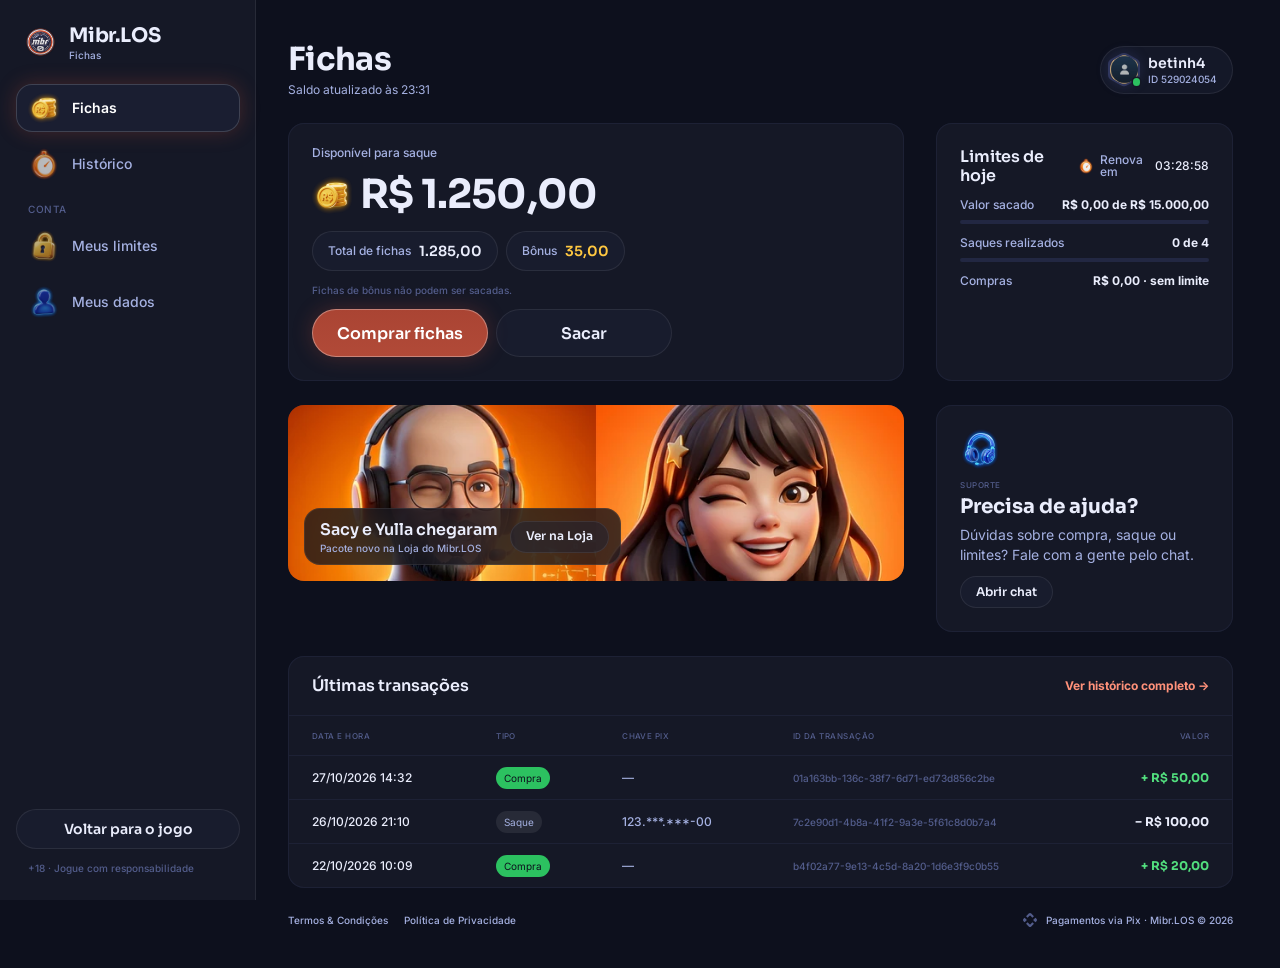
==== commit 979c18b7: "Header: saldo com dropdown (Saldo total, geral, Bônus, Bônus Fidelidade, livre pra saque, Sacar | Co" ====
--- a/fichas/index.html
+++ b/fichas/index.html
@@ -10,9 +10,9 @@
 <link rel="preconnect" href="https://fonts.googleapis.com">
 <link rel="preconnect" href="https://fonts.gstatic.com" crossorigin>
 <link rel="stylesheet" href="https://fonts.googleapis.com/css2?family=Inter:wght@400;500;600;700&family=Sora:wght@600;700;800&display=swap">
-<link rel="stylesheet" href="../css/tokens.css?v=20261027h">
-<link rel="stylesheet" href="../css/ui.css?v=20261027h">
-<link rel="stylesheet" href="fichas.css?v=20261027h">
+<link rel="stylesheet" href="../css/tokens.css?v=20261117d">
+<link rel="stylesheet" href="../css/ui.css?v=20261117d">
+<link rel="stylesheet" href="fichas.css?v=20261117d">
 </head>
 <body>
 <svg width="0" height="0" style="position:absolute" aria-hidden="true">
@@ -35,6 +35,6 @@
 <div class="veil" id="veil" hidden><section class="drawer" id="drawer" role="dialog" aria-modal="true"></section></div>
 <div class="toast" id="toast"><span class="hint-pill" id="toastTxt"></span></div>
 
-<script src="fichas.js?v=20261027h"></script>
+<script src="fichas.js?v=20261117d"></script>
 </body>
 </html>
--- a/css/tokens.css
+++ b/css/tokens.css
@@ -32,7 +32,7 @@
   /* games */
   --game-truco:#e5484d; --game-paulista:#3b74f5; --game-cacheta:#8752f2; --game-tranca:#2cc160; --game-buraco:#1f9a4a;
   --game-poker:#0fa968; --game-sinuca:#2fa35a; --game-todos:#d0361d; --game-domino:#14b8a6; --game-dama:#f76b15; --game-xadrez:#5b6cff;
-  --game-paulista-tint:#3b74f53d; --game-truco-tint:#e5484d3d; --game-cacheta-tint:#8752f23d; --game-buraco-tint:#1f9a4a3d;
+  --game-paulista-tint:#3b74f53d; --game-truco-tint:#e5484d3d; --game-cacheta-tint:#8752f23d; --game-buraco-tint:#1f9a4a3d; --game-poker-tint:#0fa9683d; --game-sinuca-tint:#2fa35a3d;
   /* crew */
   --crew-engenheiro:#4fb3ff; --crew-comandante:#f5c542; --crew-piloto:#ff5a36; --crew-navegador:#e86bff; --crew-explorador:#4dffb8;
   --crew-bar:#ff9f43; --crew-reis:#34d399; --crew-nobru:#3d8bff; --crew-inhui:#ff4fb0;
@@ -40,6 +40,7 @@
   --stake-padrao-top:#70281b; --stake-padrao-bottom:#39150f; --stake-iniciante-top:#1f9a4a; --stake-iniciante-bottom:#1f502c;
   --table-card-top:#1f5a4a; --table-card-bottom:#0f2e2a; --table-stake:#ffc841;
   --plus-bg:#52de7e; --plus-icon:#0d101d;
+  --btn-success-top:#52de7e; --btn-success-bg:#1f9a4a; /* DS button-glass ☰ Type=Success (Comprar) */
   /* cards */
   --card-face:#ffffff; --card-border:#9ea2a4; --suit-red:#c72c3d; --suit-black:#141922; --back-top:#89382a; --back-bottom:#4f130a;
   /* seat timer */
--- a/css/ui.css
+++ b/css/ui.css
@@ -8,6 +8,7 @@
 [role="button"]{cursor:pointer;-webkit-tap-highlight-color:transparent;-webkit-user-select:none;user-select:none;outline:0}
 input{font:inherit;color:inherit;border:0;background:none;outline:0;padding:0;margin:0;min-width:0}
 img,video{display:block;max-width:100%;user-select:none;-webkit-user-drag:none}
+video::-webkit-media-controls,video::-webkit-media-controls-start-playback-button,video::-webkit-media-controls-overlay-play-button{display:none!important;-webkit-appearance:none} /* sem botão de play: os vídeos são fundo */
 svg{display:block}
 [hidden]{display:none!important}
 .ic{flex:none;object-fit:contain;pointer-events:none}
@@ -50,6 +51,45 @@
 .cpill.bonus .t b{color:var(--text-prize)}
 .cpill .plus{width:20px;height:20px;border-radius:10px;background:var(--plus-bg);display:grid;place-items:center;flex:none}
 .cpill .plus svg{width:12px;height:12px;fill:var(--plus-icon)}
+/* saldo com seta: abre o dropdown (DS header-game ◉ Expanded) */
+.cpill .chev{width:20px;height:20px;display:grid;place-items:center;flex:none}
+.cpill .chev svg{width:10px;height:10px;fill:var(--text-muted);transform:rotate(90deg);transition:transform .2s}
+.cpill.open{box-shadow:inset 0 0 0 1px var(--border-strong)} .cpill.open .chev svg{transform:rotate(-90deg)}
+.hdr .hbuy{flex:1;min-width:0}
+/* dropdown do saldo (DS balance-panel) · celular: preso embaixo do header */
+.baldrop{position:absolute;left:0;right:0;top:64px;bottom:0;z-index:45;background:var(--bga-default-75);animation:fade .15s both}
+.balp{display:flex;flex-direction:column;gap:16px;max-height:100%;overflow:auto;padding:16px 16px 24px;background:var(--bg-subtle);border-radius:0 0 24px 24px;box-shadow:inset 0 -1px 0 var(--hl-subtle),0 16px 40px rgba(0,0,0,.4);animation:balIn .22s cubic-bezier(.2,.8,.2,1) both}
+@keyframes balIn{from{transform:translateY(-12px);opacity:0}}
+.balp .top{display:flex;justify-content:space-between;align-items:flex-start}
+.balp .top small{font:500 12px/1.2 var(--f-ui);color:var(--text-muted)}
+.balp .tv{display:flex;align-items:center;gap:8px;margin-top:4px}
+.balp .tv b{font:700 32px/1.2 var(--f-display);letter-spacing:-.02em;font-variant-numeric:tabular-nums}
+.balp .eye,.balp .x{display:grid;place-items:center;width:28px;height:28px}
+.balp .eye svg{width:20px;height:20px;fill:var(--text-muted)}
+.balp .x svg{width:12px;height:12px;fill:var(--text-muted);transform:rotate(-90deg)}
+.balp .rows{display:flex;flex-direction:column;gap:12px}
+.balp .kv{display:flex;justify-content:space-between;gap:12px;font:400 14px/1.4 var(--f-ui);color:var(--text-muted)}
+.balp .kv b{font-weight:400;color:var(--text-default);font-variant-numeric:tabular-nums;text-align:right}
+.balp hr{border:0;height:1px;background:var(--border-muted);margin:0}
+.balp .acts{display:flex;gap:12px} .balp .acts .btn{flex:1}
+/* Bônus Fidelidade (DS _loyalty-bonus): Resgatar quando tem valor · Juntando com a seta que abre as regras */
+.fid{display:flex;flex-direction:column;gap:12px;padding:8px 12px 8px 8px;border-radius:24px;background:var(--bga-strong-50);box-shadow:inset 0 0 0 1px var(--border-muted)}
+.fid.ready{flex-direction:row;align-items:center;gap:8px}
+.fid .ic{width:28px;height:28px;flex:none}
+.fid .t{flex:1;min-width:0;display:flex;flex-direction:column;gap:2px;text-align:left}
+.fid .t b{font:400 14px/1.3 var(--f-ui);color:var(--text-default)}
+.fid .t small{font:500 10px/1.2 var(--f-ui);color:var(--text-muted)}
+.fid .v{font:400 14px/1 var(--f-ui);font-variant-numeric:tabular-nums}
+.fid .row{display:flex;align-items:center;gap:8px;width:100%}
+.fid .chev{width:20px;height:20px;display:grid;place-items:center;flex:none}
+.fid .chev svg{width:10px;height:10px;fill:var(--text-muted);transform:rotate(90deg);transition:transform .2s}
+.fid.open{border-radius:16px;padding:8px 12px 12px 8px} .fid.open .chev svg{transform:rotate(-90deg)}
+.fid .more{display:flex;flex-direction:column;gap:12px}
+.fid .wk{display:flex;flex-direction:column;gap:4px;padding:12px;border-radius:12px;background:var(--bga-default-50);box-shadow:inset 0 0 0 1px var(--border-muted)}
+.fid .wk small{font:500 12px/1.2 var(--f-ui);color:var(--text-muted)}
+.fid .wk b{font:700 20px/1.2 var(--f-display);color:var(--text-prize);font-variant-numeric:tabular-nums}
+.fid p{margin:0;font:400 12px/1.5 var(--f-ui);color:var(--text-muted)}
+.fid .kv{font-size:12px}
 .hbell{position:relative;width:36px;height:36px;border-radius:18px;background:var(--bga-strong-50);box-shadow:inset 0 0 0 1px var(--border-muted);display:grid;place-items:center;flex:none}
 .hbell .ic{width:28px;height:28px}
 .hbell i{position:absolute;left:28px;top:0;width:8px;height:8px;border-radius:50%;background:var(--notification-error)}
@@ -122,6 +162,7 @@
 .btn.m44{height:44px;border-radius:22px}
 .btn.pri{background:linear-gradient(180deg,var(--btn-primary-top),var(--btn-primary-bg));box-shadow:inset 0 0 0 1px var(--hl),0 0 20px var(--glow-info);color:var(--btn-primary-text)}
 .btn.sec{background:var(--bga-strong-50);box-shadow:inset 0 0 0 1px var(--border-muted);color:var(--text-default)}
+.btn.ok{background:linear-gradient(180deg,var(--btn-success-top),var(--btn-success-bg));box-shadow:inset 0 0 0 1px var(--hl),0 0 20px var(--glow-success);color:#fff}
 .btn:disabled,.btn.dis{background:var(--btn-disabled-bg);box-shadow:none;color:var(--btn-disabled-text);pointer-events:none}
 .btn.danger-txt{background:none;box-shadow:none;color:var(--text-error);font:500 14px/1 var(--f-ui)}
 .btn.fill{flex:1;min-width:0}
@@ -136,9 +177,9 @@
 .bicon.s28{width:28px;height:28px;border-radius:14px}.bicon.s28 svg{width:16px;height:16px}
 
 /* ---------- tag ---------- */
-.tag{display:inline-flex;align-items:center;gap:4px;padding:2px 8px;border-radius:999px;font:600 12px/14px var(--f-display);white-space:nowrap;flex:none}
+.tag{display:inline-flex;align-items:center;gap:4px;padding:2px 8px;border-radius:999px;font:400 12px/18px var(--f-ui);white-space:nowrap;flex:none}
 .tag.neutral{background:#ffffff14;color:var(--text-muted)}
-.tag.gold{background:#ff917a29;color:var(--text-brand);box-shadow:inset 0 0 0 1px #fdd3ca8c}
+.tag.gold{padding:3px 8px;background:#ff917a29;color:#fff;box-shadow:inset 0 0 0 1px #fdd3ca8c}
 .tag.success{background:var(--sys-success);color:var(--bg-default)}
 .tag.danger{background:var(--sys-error);color:var(--text-default)}
 .tag.info{background:var(--sys-info);color:var(--text-default)}
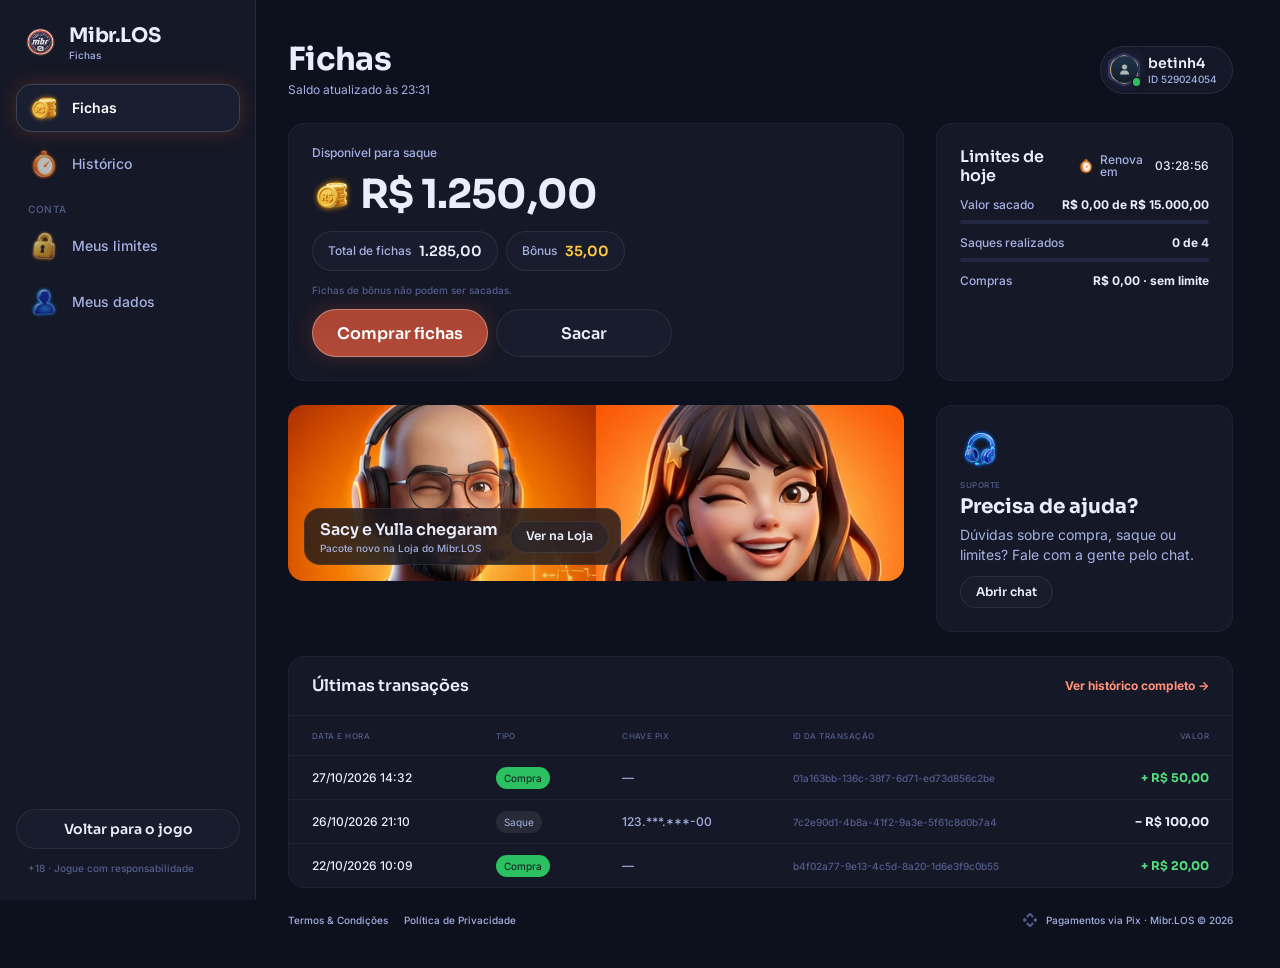
==== commit 4938792d: "Loja como na produção + promoção: pacotes a R$ 9,90 com as famílias da página Skins, pacote da marca" ====
--- a/fichas/index.html
+++ b/fichas/index.html
@@ -10,9 +10,9 @@
 <link rel="preconnect" href="https://fonts.googleapis.com">
 <link rel="preconnect" href="https://fonts.gstatic.com" crossorigin>
 <link rel="stylesheet" href="https://fonts.googleapis.com/css2?family=Inter:wght@400;500;600;700&family=Sora:wght@600;700;800&display=swap">
-<link rel="stylesheet" href="../css/tokens.css?v=20261117d">
-<link rel="stylesheet" href="../css/ui.css?v=20261117d">
-<link rel="stylesheet" href="fichas.css?v=20261117d">
+<link rel="stylesheet" href="../css/tokens.css?v=20261119a">
+<link rel="stylesheet" href="../css/ui.css?v=20261119a">
+<link rel="stylesheet" href="fichas.css?v=20261119a">
 </head>
 <body>
 <svg width="0" height="0" style="position:absolute" aria-hidden="true">
@@ -35,6 +35,6 @@
 <div class="veil" id="veil" hidden><section class="drawer" id="drawer" role="dialog" aria-modal="true"></section></div>
 <div class="toast" id="toast"><span class="hint-pill" id="toastTxt"></span></div>
 
-<script src="fichas.js?v=20261117d"></script>
+<script src="fichas.js?v=20261119a"></script>
 </body>
 </html>
--- a/css/tokens.css
+++ b/css/tokens.css
@@ -36,6 +36,8 @@
   /* crew */
   --crew-engenheiro:#4fb3ff; --crew-comandante:#f5c542; --crew-piloto:#ff5a36; --crew-navegador:#e86bff; --crew-explorador:#4dffb8;
   --crew-bar:#ff9f43; --crew-reis:#34d399; --crew-nobru:#3d8bff; --crew-inhui:#ff4fb0;
+  /* famílias da página Skins (mesma cor da chamada do Truco) */
+  --crew-laje:#ff7f50; --crew-portaria:#3ddc84; --crew-live:#b45cff; --crew-feira:#ffa62b; --crew-navalha:#ff4fb0; --crew-varzea:#5be37d; --crew-oficina:#3db8ff; --crew-posto:#ff3b4a; --crew-fliper:#a45cff; --crew-grau:#4fa3ff; --crew-palpite:#f2b233;
   /* stake / table */
   --stake-padrao-top:#70281b; --stake-padrao-bottom:#39150f; --stake-iniciante-top:#1f9a4a; --stake-iniciante-bottom:#1f502c;
   --table-card-top:#1f5a4a; --table-card-bottom:#0f2e2a; --table-stake:#ffc841;
--- a/css/ui.css
+++ b/css/ui.css
@@ -60,10 +60,9 @@
 .baldrop{position:absolute;left:0;right:0;top:64px;bottom:0;z-index:45;background:var(--bga-default-75);animation:fade .15s both}
 .balp{display:flex;flex-direction:column;gap:16px;max-height:100%;overflow:auto;padding:16px 16px 24px;background:var(--bg-subtle);border-radius:0 0 24px 24px;box-shadow:inset 0 -1px 0 var(--hl-subtle),0 16px 40px rgba(0,0,0,.4);animation:balIn .22s cubic-bezier(.2,.8,.2,1) both}
 @keyframes balIn{from{transform:translateY(-12px);opacity:0}}
-.balp .top{display:flex;justify-content:space-between;align-items:flex-start}
+.balp .top{display:flex;justify-content:space-between;align-items:center}
 .balp .top small{font:500 12px/1.2 var(--f-ui);color:var(--text-muted)}
-.balp .tv{display:flex;align-items:center;gap:8px;margin-top:4px}
-.balp .tv b{font:700 32px/1.2 var(--f-display);letter-spacing:-.02em;font-variant-numeric:tabular-nums}
+.balp .tv{display:flex;align-items:center;gap:4px}
 .balp .eye,.balp .x{display:grid;place-items:center;width:28px;height:28px}
 .balp .eye svg{width:20px;height:20px;fill:var(--text-muted)}
 .balp .x svg{width:12px;height:12px;fill:var(--text-muted);transform:rotate(-90deg)}
